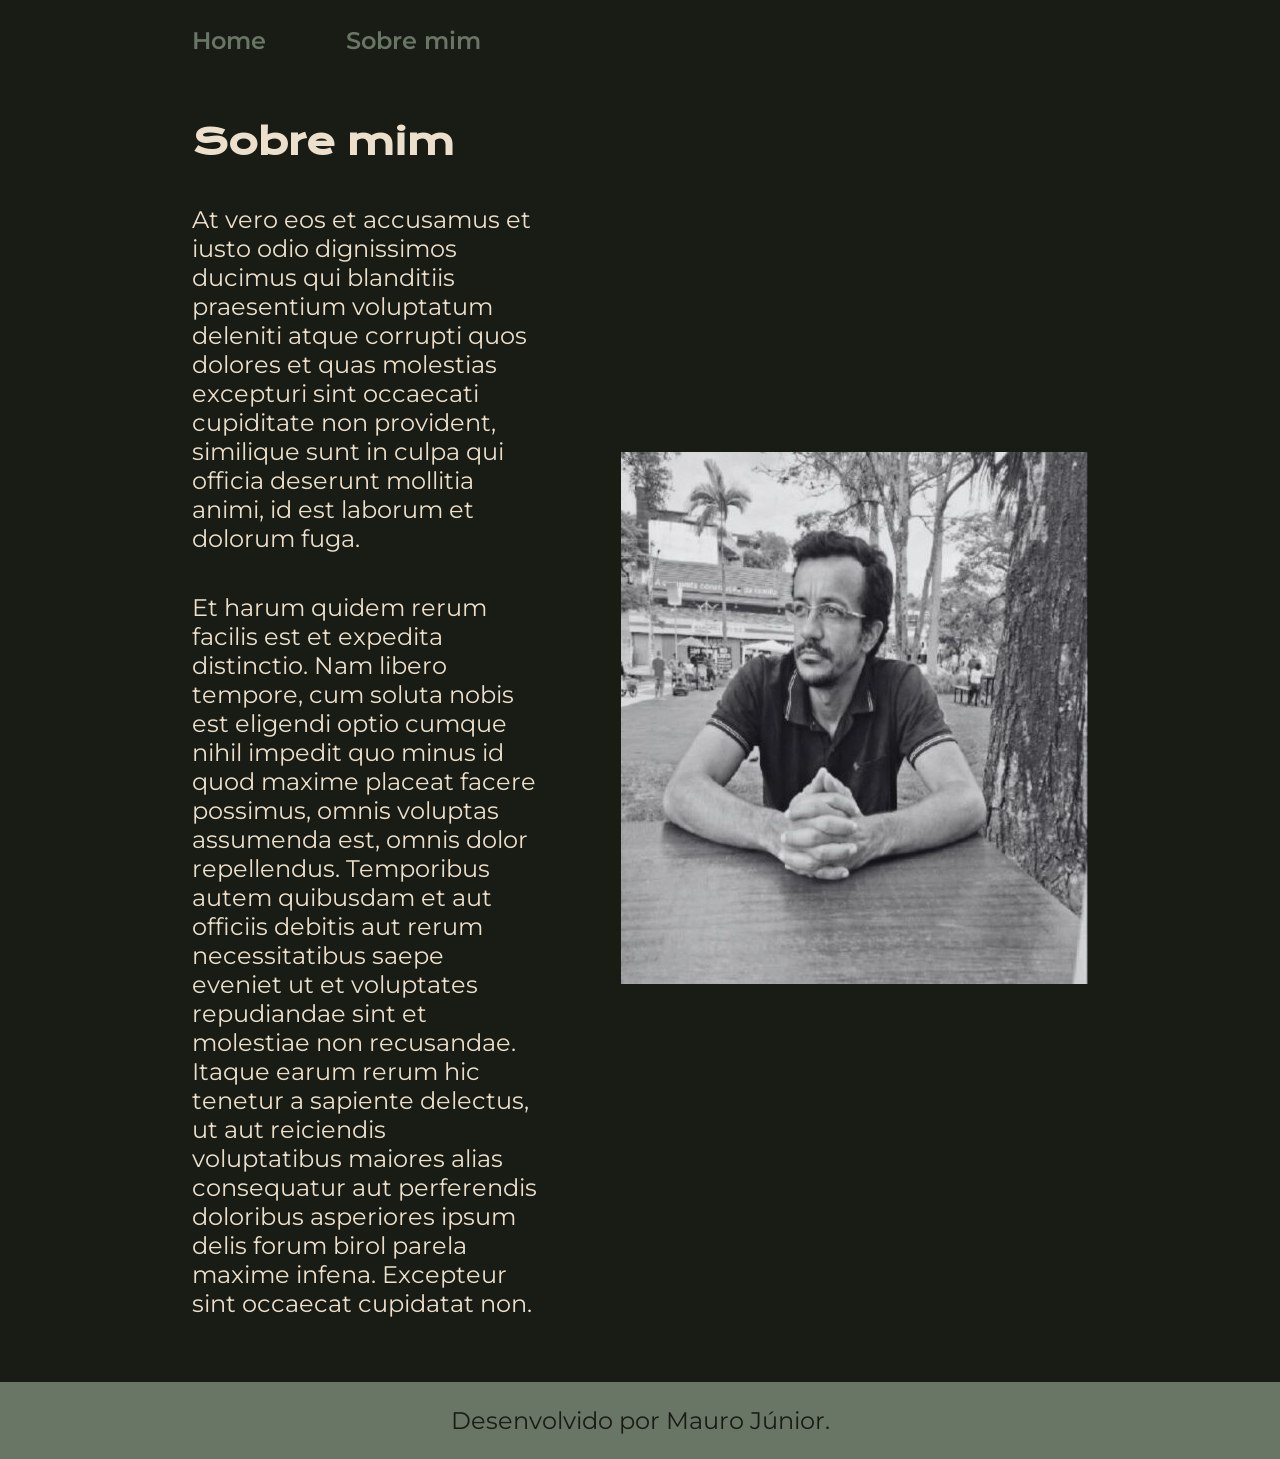
==== about.html @ 5bb56847 "Add files via upload" ====
<!DOCTYPE html>
<html lang="pt-br">

<head>
	<meta charset="UTF-8" />
	<meta name="viewport" content="width=device-width, initial-scale=1.0" />
	<title>Sobre mim</title>
	<link rel="stylesheet" href="./styles/style.css" />
</head>

<body>
	<header class="cabecalho">
		<nav class="cabecalho__menu">
			<a class="cabecalho__menu__link" href="index.html">Home</a>
			<a class="cabecalho__menu__link" href="about.html">Sobre mim</a>
		</nav>
	</header>
	<main class="apresentacao">
		<section class="apresentacao__conteudo">
			<h1 class="apresentacao__conteudo__titulo">Sobre mim</h1>
			<p class="apresentacao__conteudo__texto">
				At vero eos et accusamus et iusto odio dignissimos ducimus qui blanditiis praesentium
				voluptatum deleniti atque corrupti quos dolores et quas molestias excepturi sint occaecati
				cupiditate non provident, similique sunt in culpa qui officia deserunt mollitia animi, id
				est laborum et dolorum fuga.
			</p>
			<p class="apresentacao__conteudo__texto">
				Et harum quidem rerum facilis est et expedita distinctio. Nam libero tempore, cum soluta
				nobis est eligendi optio cumque nihil impedit quo minus id quod maxime placeat facere
				possimus, omnis voluptas assumenda est, omnis dolor repellendus. Temporibus autem
				quibusdam et aut officiis debitis aut rerum necessitatibus saepe eveniet ut et voluptates
				repudiandae sint et molestiae non recusandae. Itaque earum rerum hic tenetur a sapiente
				delectus, ut aut reiciendis voluptatibus maiores alias consequatur aut perferendis
				doloribus asperiores ipsum delis forum birol parela maxime infena. Excepteur sint occaecat
				cupidatat non.
			</p>
		</section>
		<img src="./assets/imagem.jpg" alt="Foto de Perfil de Mauro Júnior">
	</main>
	<footer class="rodape">
		<p>Desenvolvido por Mauro Júnior.</p>
	</footer>
</body>

</html>
---- styles/style.css ----
@import url("https://fonts.googleapis.com/css2?family=Krona+One&family=Montserrat:ital,wght@0,100..900;1,100..900&display=swap");
:root {
	--cor-primaria: #181C14;
	--cor-secundaria: #ECDFCC;
	--cor-terciaria: #697565;
	--cor-hover: #3C3D37;

	--fonte-primaria: 'Krona One', sans-serif;
	--fonte-secundaria: 'Montserrat', sans-serif;
}
* {
	margin: 0;
	padding: 0;
}

body {
	box-sizing: border-box;
	background-color: var(--cor-primaria);
	color: var(--cor-secundaria);
}

.cabecalho {
	padding: 2% 0 0 15%;
}

.cabecalho__menu {
	display: flex;
	gap: 80px;
}

.cabecalho__menu__link {
	font-family: var(--fonte-secundaria);
	font-size: 1.5rem;
	font-weight: 600;
	color: var(--cor-terciaria);
	text-decoration: none;
}



.apresentacao {
	padding: 5% 15%;
	display: flex;
	align-items: center;
	justify-content: space-between;
	gap: 82px;
}

.apresentacao__conteudo {
	width: 50%;
	display: flex;
	flex-direction: column;
	gap: 40px;
}

.apresentacao__conteudo__titulo {
	font-size: 2.25rem;
	font-family: var(--fonte-primaria);
}

.titulo-destaque {
	color: var(--cor-terciaria);
}

.apresentacao__conteudo__texto {
	font-size: 1.5rem;
	font-family: var(--fonte-secundaria);
}

.apresentacao__links {
	display: flex;
	flex-direction: column;
	justify-content: space-between;
	align-items: center;
	gap: 32px;
}

.apresentacao__links__subtitulo {
	font-family: var(--fonte-primaria);
	font-weight: 400;
	font-size: 1.5rem;
}

.apresentacao__links__navegacao {
	display: flex;
	align-items: center;
	justify-content: center;
	gap: 16px;
	width: 50%;
	text-align: center;
	border-radius: 8px;
	border:2px solid var(--cor-terciaria);
	padding: 21.5px 0;
	font-size: 1.5rem;
	text-decoration: none;
	color: #f6f6f6;
	font-family: var(--fonte-secundaria);
	font-weight: 600;
}

.apresentacao__links__link:hover {
	background-color: var(--cor-hover);
}

.apresentacao__imagem {
	width: 50%;
	border-radius: 8px;
}

.rodape {
	color: var(--cor-primaria);
	background-color: var(--cor-terciaria);
	padding: 24px;
	text-align: center;
	font-family: var(--fonte-secundaria);
	font-size: 1.5rem;
	font-weight: 400;
}

@media (max-width: 1200px) {
	.cabecalho {
		padding: 10%;
	}

	.cabecalho__menu {
		justify-content: center;
	}

	.apresentacao {
		flex-direction: column-reverse;
		padding: 5%
	}

	.apresentacao__conteudo {
		width: auto;
	}
	
}
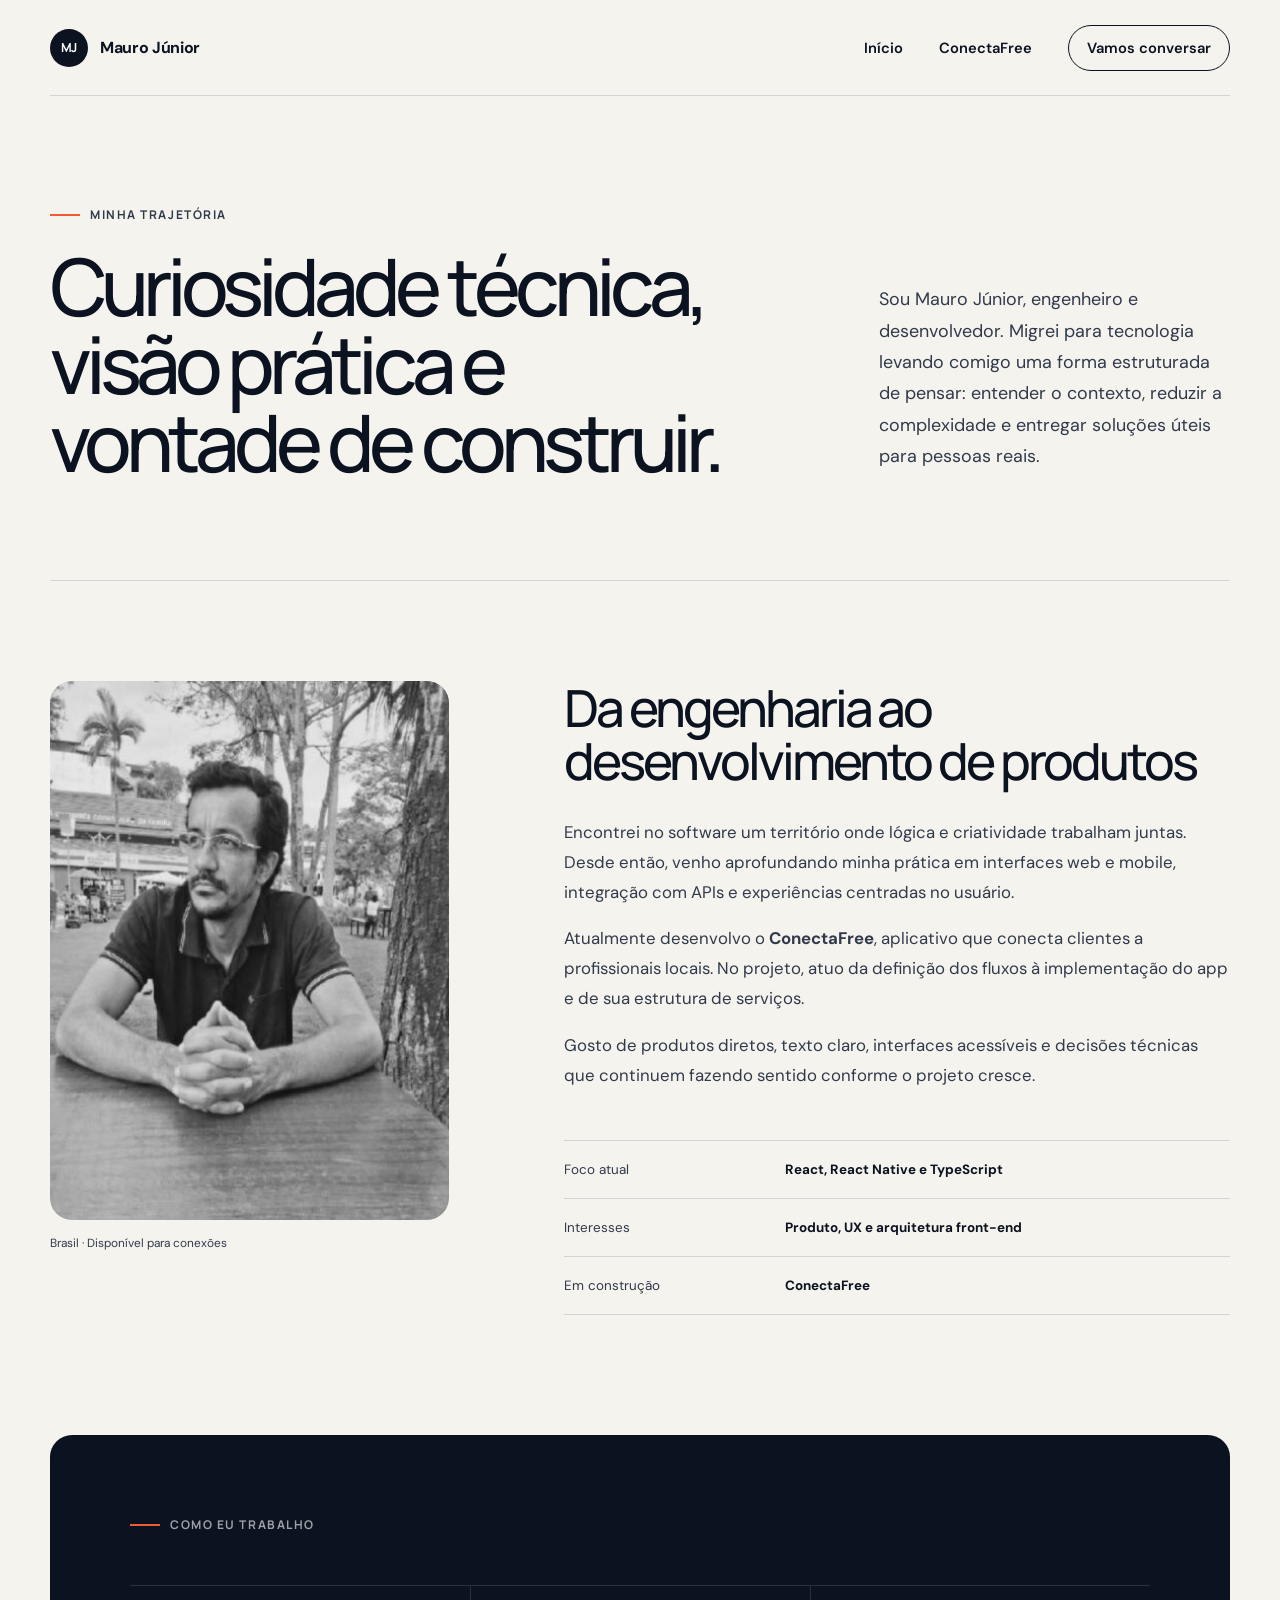
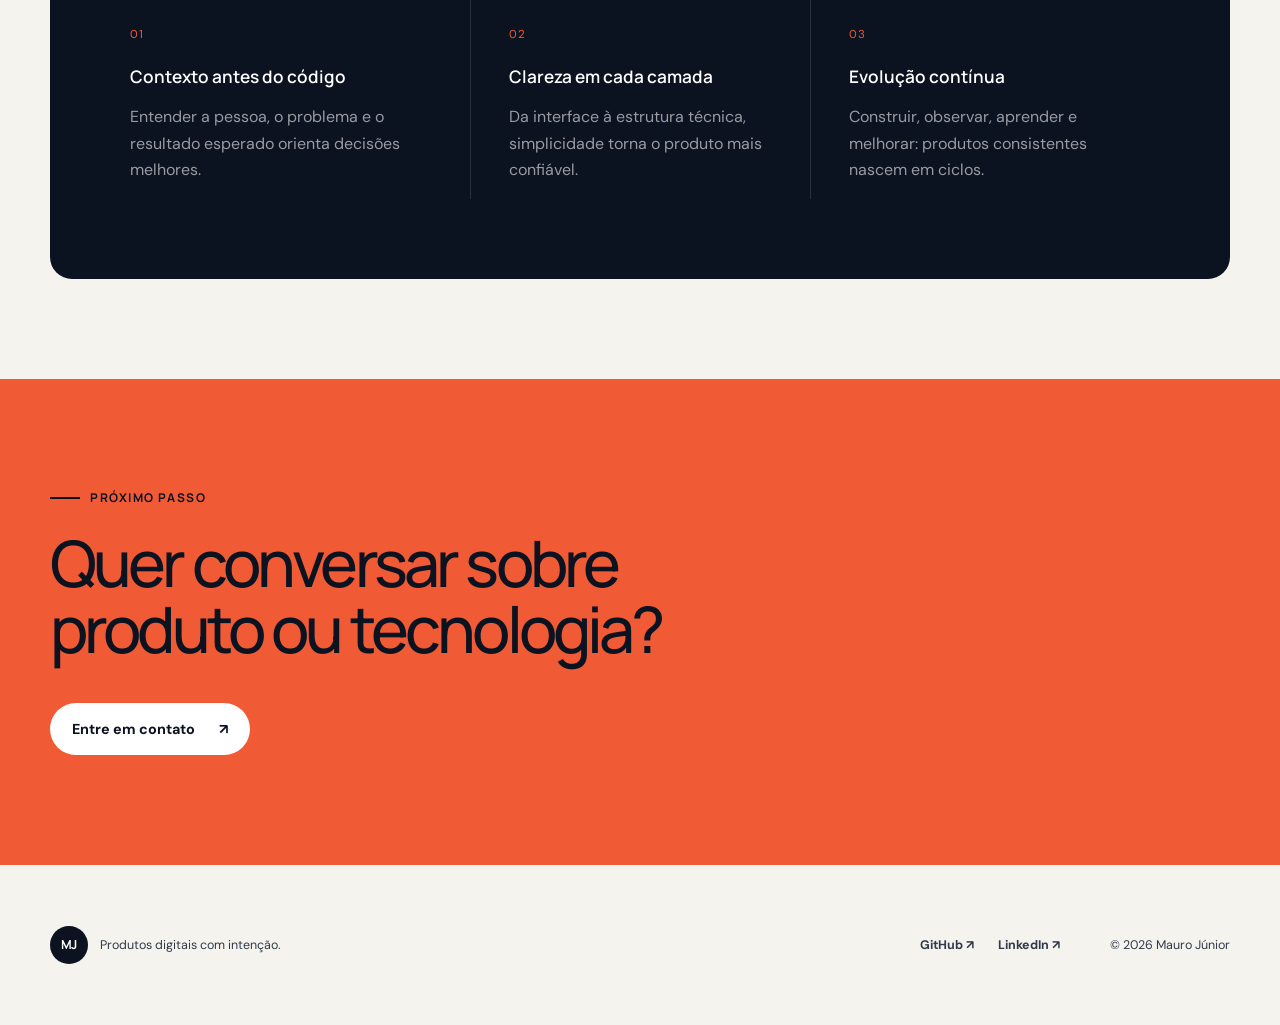
==== commit f198a2fa: "Refatora portfolio e destaca o ConectaFree" ====
--- a/about.html
+++ b/about.html
@@ -1,45 +1,71 @@
-<!DOCTYPE html>
-<html lang="pt-br">
-
-<head>
-	<meta charset="UTF-8" />
-	<meta name="viewport" content="width=device-width, initial-scale=1.0" />
-	<title>Sobre mim</title>
-	<link rel="stylesheet" href="./styles/style.css" />
-</head>
-
-<body>
-	<header class="cabecalho">
-		<nav class="cabecalho__menu">
-			<a class="cabecalho__menu__link" href="index.html">Home</a>
-			<a class="cabecalho__menu__link" href="about.html">Sobre mim</a>
-		</nav>
-	</header>
-	<main class="apresentacao">
-		<section class="apresentacao__conteudo">
-			<h1 class="apresentacao__conteudo__titulo">Sobre mim</h1>
-			<p class="apresentacao__conteudo__texto">
-				At vero eos et accusamus et iusto odio dignissimos ducimus qui blanditiis praesentium
-				voluptatum deleniti atque corrupti quos dolores et quas molestias excepturi sint occaecati
-				cupiditate non provident, similique sunt in culpa qui officia deserunt mollitia animi, id
-				est laborum et dolorum fuga.
-			</p>
-			<p class="apresentacao__conteudo__texto">
-				Et harum quidem rerum facilis est et expedita distinctio. Nam libero tempore, cum soluta
-				nobis est eligendi optio cumque nihil impedit quo minus id quod maxime placeat facere
-				possimus, omnis voluptas assumenda est, omnis dolor repellendus. Temporibus autem
-				quibusdam et aut officiis debitis aut rerum necessitatibus saepe eveniet ut et voluptates
-				repudiandae sint et molestiae non recusandae. Itaque earum rerum hic tenetur a sapiente
-				delectus, ut aut reiciendis voluptatibus maiores alias consequatur aut perferendis
-				doloribus asperiores ipsum delis forum birol parela maxime infena. Excepteur sint occaecat
-				cupidatat non.
-			</p>
-		</section>
-		<img src="./assets/imagem.jpg" alt="Foto de Perfil de Mauro Júnior">
-	</main>
-	<footer class="rodape">
-		<p>Desenvolvido por Mauro Júnior.</p>
-	</footer>
-</body>
-
-</html>+<!DOCTYPE html>
+<html lang="pt-BR">
+
+<head>
+    <meta charset="UTF-8">
+    <meta name="viewport" content="width=device-width, initial-scale=1.0">
+    <meta name="description" content="Conheça a trajetória de Mauro Júnior, engenheiro e desenvolvedor de produtos digitais.">
+    <meta name="theme-color" content="#0b1220">
+    <title>Sobre — Mauro Júnior</title>
+    <link rel="stylesheet" href="./styles/style.css">
+</head>
+
+<body>
+    <a class="skip-link" href="#conteudo">Pular para o conteúdo</a>
+    <header class="cabecalho">
+        <a class="marca" href="index.html" aria-label="Página inicial de Mauro Júnior"><span class="marca__simbolo">MJ</span><span>Mauro Júnior</span></a>
+        <nav class="cabecalho__menu cabecalho__menu--simples" aria-label="Navegação principal">
+            <a href="index.html">Início</a>
+            <a href="index.html#conectafree">ConectaFree</a>
+            <a class="menu__contato" href="https://www.linkedin.com/in/engmaurojunior/" target="_blank" rel="noreferrer">Vamos conversar</a>
+        </nav>
+    </header>
+
+    <main id="conteudo" class="pagina-sobre">
+        <section class="sobre-hero">
+            <div>
+                <p class="eyebrow"><span></span> Minha trajetória</p>
+                <h1>Curiosidade técnica, visão prática e vontade de construir.</h1>
+            </div>
+            <p>Sou Mauro Júnior, engenheiro e desenvolvedor. Migrei para tecnologia levando comigo uma forma estruturada de pensar: entender o contexto, reduzir a complexidade e entregar soluções úteis para pessoas reais.</p>
+        </section>
+
+        <section class="sobre-corpo">
+            <div class="sobre-foto"><img src="./assets/imagem.jpg" alt="Mauro Júnior em uma praça" width="467" height="539"><span>Brasil · Disponível para conexões</span></div>
+            <div class="sobre-copy">
+                <h2>Da engenharia ao desenvolvimento de produtos</h2>
+                <p>Encontrei no software um território onde lógica e criatividade trabalham juntas. Desde então, venho aprofundando minha prática em interfaces web e mobile, integração com APIs e experiências centradas no usuário.</p>
+                <p>Atualmente desenvolvo o <strong>ConectaFree</strong>, aplicativo que conecta clientes a profissionais locais. No projeto, atuo da definição dos fluxos à implementação do app e de sua estrutura de serviços.</p>
+                <p>Gosto de produtos diretos, texto claro, interfaces acessíveis e decisões técnicas que continuem fazendo sentido conforme o projeto cresce.</p>
+                <div class="sobre-lista">
+                    <div><span>Foco atual</span><strong>React, React Native e TypeScript</strong></div>
+                    <div><span>Interesses</span><strong>Produto, UX e arquitetura front-end</strong></div>
+                    <div><span>Em construção</span><strong>ConectaFree</strong></div>
+                </div>
+            </div>
+        </section>
+
+        <section class="principios">
+            <p class="eyebrow"><span></span> Como eu trabalho</p>
+            <div class="principios__grid">
+                <article><span>01</span><h3>Contexto antes do código</h3><p>Entender a pessoa, o problema e o resultado esperado orienta decisões melhores.</p></article>
+                <article><span>02</span><h3>Clareza em cada camada</h3><p>Da interface à estrutura técnica, simplicidade torna o produto mais confiável.</p></article>
+                <article><span>03</span><h3>Evolução contínua</h3><p>Construir, observar, aprender e melhorar: produtos consistentes nascem em ciclos.</p></article>
+            </div>
+        </section>
+
+        <section class="contato contato--sobre">
+            <p class="eyebrow"><span></span> Próximo passo</p>
+            <h2>Quer conversar sobre produto ou tecnologia?</h2>
+            <a class="botao botao--claro" href="https://www.linkedin.com/in/engmaurojunior/" target="_blank" rel="noreferrer">Entre em contato <span aria-hidden="true">↗</span></a>
+        </section>
+    </main>
+
+    <footer class="rodape">
+        <div><span class="marca__simbolo">MJ</span><p>Produtos digitais com intenção.</p></div>
+        <div class="rodape__links"><a href="https://github.com/Mauro-Fonseca" target="_blank" rel="noreferrer">GitHub ↗</a><a href="https://www.linkedin.com/in/engmaurojunior/" target="_blank" rel="noreferrer">LinkedIn ↗</a></div>
+        <p>© 2026 Mauro Júnior</p>
+    </footer>
+</body>
+
+</html>
--- a/styles/style.css
+++ b/styles/style.css
@@ -1,138 +1,198 @@
-@import url("https://fonts.googleapis.com/css2?family=Krona+One&family=Montserrat:ital,wght@0,100..900;1,100..900&display=swap");
-:root {
-	--cor-primaria: #181C14;
-	--cor-secundaria: #ECDFCC;
-	--cor-terciaria: #697565;
-	--cor-hover: #3C3D37;
-
-	--fonte-primaria: 'Krona One', sans-serif;
-	--fonte-secundaria: 'Montserrat', sans-serif;
-}
-* {
-	margin: 0;
-	padding: 0;
-}
-
-body {
-	box-sizing: border-box;
-	background-color: var(--cor-primaria);
-	color: var(--cor-secundaria);
-}
-
-.cabecalho {
-	padding: 2% 0 0 15%;
-}
-
-.cabecalho__menu {
-	display: flex;
-	gap: 80px;
-}
-
-.cabecalho__menu__link {
-	font-family: var(--fonte-secundaria);
-	font-size: 1.5rem;
-	font-weight: 600;
-	color: var(--cor-terciaria);
-	text-decoration: none;
-}
-
-
-
-.apresentacao {
-	padding: 5% 15%;
-	display: flex;
-	align-items: center;
-	justify-content: space-between;
-	gap: 82px;
-}
-
-.apresentacao__conteudo {
-	width: 50%;
-	display: flex;
-	flex-direction: column;
-	gap: 40px;
-}
-
-.apresentacao__conteudo__titulo {
-	font-size: 2.25rem;
-	font-family: var(--fonte-primaria);
-}
-
-.titulo-destaque {
-	color: var(--cor-terciaria);
-}
-
-.apresentacao__conteudo__texto {
-	font-size: 1.5rem;
-	font-family: var(--fonte-secundaria);
-}
-
-.apresentacao__links {
-	display: flex;
-	flex-direction: column;
-	justify-content: space-between;
-	align-items: center;
-	gap: 32px;
-}
-
-.apresentacao__links__subtitulo {
-	font-family: var(--fonte-primaria);
-	font-weight: 400;
-	font-size: 1.5rem;
-}
-
-.apresentacao__links__navegacao {
-	display: flex;
-	align-items: center;
-	justify-content: center;
-	gap: 16px;
-	width: 50%;
-	text-align: center;
-	border-radius: 8px;
-	border:2px solid var(--cor-terciaria);
-	padding: 21.5px 0;
-	font-size: 1.5rem;
-	text-decoration: none;
-	color: #f6f6f6;
-	font-family: var(--fonte-secundaria);
-	font-weight: 600;
-}
-
-.apresentacao__links__link:hover {
-	background-color: var(--cor-hover);
-}
-
-.apresentacao__imagem {
-	width: 50%;
-	border-radius: 8px;
-}
-
-.rodape {
-	color: var(--cor-primaria);
-	background-color: var(--cor-terciaria);
-	padding: 24px;
-	text-align: center;
-	font-family: var(--fonte-secundaria);
-	font-size: 1.5rem;
-	font-weight: 400;
-}
-
-@media (max-width: 1200px) {
-	.cabecalho {
-		padding: 10%;
-	}
-
-	.cabecalho__menu {
-		justify-content: center;
-	}
-
-	.apresentacao {
-		flex-direction: column-reverse;
-		padding: 5%
-	}
-
-	.apresentacao__conteudo {
-		width: auto;
-	}
-	
-}+@import url('https://fonts.googleapis.com/css2?family=DM+Sans:wght@400;500;600;700&family=Manrope:wght@400;500;600;700&display=swap');
+
+:root {
+    --ink: #0b1220;
+    --ink-soft: #303a4b;
+    --paper: #f5f3ee;
+    --paper-2: #ebe8e0;
+    --white: #ffffff;
+    --accent: #f05a35;
+    --accent-light: #ffb39f;
+    --blue: #496ddb;
+    --line: rgba(11, 18, 32, .14);
+    --radius: 22px;
+    --max: 1180px;
+}
+
+*, *::before, *::after { box-sizing: border-box; }
+html { scroll-behavior: smooth; }
+body { margin: 0; background: var(--paper); color: var(--ink); font-family: 'DM Sans', sans-serif; -webkit-font-smoothing: antialiased; }
+a { color: inherit; }
+img { display: block; max-width: 100%; }
+button { font: inherit; }
+::selection { background: var(--accent-light); color: var(--ink); }
+.sr-only { position: absolute; width: 1px; height: 1px; padding: 0; margin: -1px; overflow: hidden; clip: rect(0, 0, 0, 0); white-space: nowrap; border: 0; }
+.skip-link { position: fixed; left: 1rem; top: -5rem; z-index: 100; padding: .8rem 1rem; background: var(--white); border-radius: 8px; text-decoration: none; }
+.skip-link:focus { top: 1rem; }
+
+.cabecalho { width: min(calc(100% - 48px), var(--max)); height: 96px; margin: 0 auto; display: flex; align-items: center; justify-content: space-between; border-bottom: 1px solid var(--line); position: relative; z-index: 20; }
+.marca { display: inline-flex; align-items: center; gap: 12px; font-weight: 700; text-decoration: none; letter-spacing: -.02em; }
+.marca__simbolo { width: 38px; height: 38px; display: grid; place-items: center; background: var(--ink); color: var(--white); border-radius: 50%; font: 700 .78rem 'Manrope', sans-serif; letter-spacing: -.04em; }
+.cabecalho__menu { display: flex; align-items: center; gap: 36px; }
+.cabecalho__menu a { text-decoration: none; font-size: .92rem; font-weight: 600; transition: color .2s ease; }
+.cabecalho__menu a:not(.menu__contato):hover { color: var(--accent); }
+.menu__contato { padding: 12px 18px; border: 1px solid var(--ink); border-radius: 999px; transition: .2s ease; }
+.menu__contato:hover { background: var(--ink); color: var(--white); }
+.menu-toggle { display: none; border: 0; background: transparent; width: 42px; height: 42px; padding: 10px; }
+.menu-toggle > span:not(.sr-only) { display: block; height: 2px; background: var(--ink); margin: 6px 0; }
+
+.hero { width: min(calc(100% - 48px), var(--max)); min-height: 710px; margin: 0 auto; padding: 74px 0 92px; display: grid; grid-template-columns: 1.1fr .72fr; align-items: center; gap: clamp(50px, 8vw, 120px); }
+.eyebrow { margin: 0 0 24px; display: flex; align-items: center; gap: 10px; font: 700 .75rem 'Manrope', sans-serif; letter-spacing: .13em; text-transform: uppercase; color: var(--ink-soft); }
+.eyebrow span { width: 30px; height: 2px; background: var(--accent); }
+.hero h1, .sobre-hero h1 { margin: 0; font: 500 clamp(3.25rem, 6.2vw, 5.8rem)/.98 'Manrope', sans-serif; letter-spacing: -.075em; }
+.hero h1 em { color: var(--accent); font-style: normal; }
+.hero__texto { max-width: 610px; margin: 32px 0 0; font-size: 1.16rem; line-height: 1.72; color: var(--ink-soft); }
+.hero__acoes { display: flex; align-items: center; gap: 28px; margin-top: 38px; }
+.botao { display: inline-flex; align-items: center; justify-content: space-between; gap: 24px; min-height: 52px; padding: 0 22px; border-radius: 999px; font-weight: 700; font-size: .9rem; text-decoration: none; transition: transform .2s ease, background .2s ease; }
+.botao:hover { transform: translateY(-2px); }
+.botao--primario { background: var(--ink); color: var(--white); }
+.botao--primario:hover { background: var(--accent); }
+.botao--texto { padding-inline: 0; border-radius: 0; border-bottom: 1px solid var(--ink); }
+.botao--claro { background: var(--white); color: var(--ink); }
+.hero__stack { display: flex; flex-wrap: wrap; gap: 10px; list-style: none; padding: 0; margin: 48px 0 0; }
+.hero__stack li, .tag { padding: 8px 12px; border: 1px solid var(--line); border-radius: 999px; font: 600 .74rem 'Manrope', sans-serif; }
+.hero__visual { position: relative; isolation: isolate; }
+.hero__visual img { width: min(100%, 410px); margin-left: auto; aspect-ratio: 4 / 5; object-fit: cover; object-position: center 35%; filter: grayscale(1) contrast(1.04); border-radius: 190px 190px 20px 20px; position: relative; z-index: 2; }
+.hero__orb { position: absolute; width: 78%; aspect-ratio: 1; border: 1px solid rgba(240, 90, 53, .45); border-radius: 50%; left: -7%; top: 12%; z-index: 0; }
+.hero__orb::before { content: ''; position: absolute; inset: 16%; border-radius: 50%; background: var(--accent-light); opacity: .35; }
+.status-card { position: absolute; z-index: 3; left: -35px; bottom: 32px; display: flex; align-items: center; gap: 12px; padding: 14px 18px; background: rgba(255, 255, 255, .93); box-shadow: 0 18px 40px rgba(11, 18, 32, .18); border-radius: 14px; backdrop-filter: blur(10px); }
+.status-card__dot { width: 9px; height: 9px; background: #33a56f; border-radius: 50%; box-shadow: 0 0 0 5px rgba(51, 165, 111, .12); }
+.status-card > span:last-child { display: grid; font-size: .78rem; color: var(--ink-soft); }
+.status-card strong { color: var(--ink); font-size: .72rem; text-transform: uppercase; letter-spacing: .08em; }
+
+.produto { background: var(--ink); color: var(--white); padding: 112px max(24px, calc((100vw - var(--max)) / 2)); overflow: hidden; }
+.produto .eyebrow { color: rgba(255, 255, 255, .63); }
+.section-heading { display: grid; grid-template-columns: .6fr 1.1fr .85fr; gap: 40px; align-items: end; margin-bottom: 70px; }
+.section-heading .eyebrow { align-self: start; margin-top: 12px; }
+.section-heading h2, .sobre-resumo h2, .contato h2, .sobre-copy h2 { margin: 0; font: 500 clamp(2.8rem, 5vw, 4.8rem)/1.02 'Manrope', sans-serif; letter-spacing: -.06em; }
+.section-heading > p:last-child { margin: 0; color: rgba(255, 255, 255, .66); line-height: 1.7; }
+.produto__grid { display: grid; grid-template-columns: .88fr 1.12fr; min-height: 630px; border: 1px solid rgba(255, 255, 255, .13); border-radius: var(--radius); overflow: hidden; }
+.case-card { padding: clamp(32px, 5vw, 64px); display: flex; flex-direction: column; background: #111a2b; }
+.case-card__topo { display: flex; align-items: center; justify-content: space-between; }
+.app-brand { display: flex; align-items: center; gap: 12px; }
+.app-brand > span { width: 44px; height: 44px; display: grid; place-items: center; background: var(--blue); border-radius: 12px; font-weight: 800; font-size: .8rem; }
+.case-card .tag { border-color: rgba(255, 255, 255, .18); color: rgba(255, 255, 255, .65); }
+.case-card h3 { max-width: 440px; margin: 75px 0 20px; font: 500 clamp(2.3rem, 4vw, 3.8rem)/1.04 'Manrope', sans-serif; letter-spacing: -.055em; }
+.case-card > p { margin: 0; max-width: 520px; line-height: 1.7; color: rgba(255, 255, 255, .63); }
+.case-card__detalhes { margin: auto 0 36px; display: grid; grid-template-columns: 1fr 1fr; gap: 24px; padding-top: 50px; }
+.case-card__detalhes div { display: grid; gap: 7px; }
+.case-card__detalhes span { font-size: .72rem; color: rgba(255, 255, 255, .45); text-transform: uppercase; letter-spacing: .1em; }
+.case-card__detalhes strong { font-size: .88rem; }
+.case-link { width: fit-content; color: var(--accent-light); text-underline-offset: 6px; font-weight: 600; }
+.phone-stage { position: relative; display: grid; place-items: center; min-height: 630px; background: linear-gradient(145deg, #496ddb, #29439a); overflow: hidden; }
+.phone-stage::before, .phone-stage::after { content: ''; position: absolute; border: 1px solid rgba(255,255,255,.18); border-radius: 50%; }
+.phone-stage::before { width: 520px; height: 520px; }
+.phone-stage::after { width: 700px; height: 700px; }
+.phone { width: 270px; height: 550px; padding: 9px; border-radius: 39px; background: #070b13; box-shadow: 0 35px 80px rgba(0,0,0,.35); transform: rotate(3deg); position: relative; z-index: 2; }
+.phone__notch { position: absolute; width: 84px; height: 22px; left: 50%; top: 12px; transform: translateX(-50%); border-radius: 16px; background: #070b13; z-index: 3; }
+.phone__screen { height: 100%; border-radius: 31px; padding: 34px 18px 18px; background: #f7f8fb; color: var(--ink); overflow: hidden; }
+.phone__header { display: flex; justify-content: space-between; align-items: center; font-size: .7rem; color: #677083; }
+.avatar-mini { display: grid; place-items: center; width: 29px; height: 29px; border-radius: 50%; color: white; background: var(--accent); font-size: .58rem; font-weight: 800; }
+.phone__screen > p { margin: 13px 0 12px; font: 700 1.05rem/1.2 'Manrope', sans-serif; letter-spacing: -.03em; }
+.search { padding: 11px 12px; border: 1px solid #e6e8ee; border-radius: 10px; background: white; color: #9aa1ae; font-size: .63rem; }
+.phone__label { margin: 18px 0 10px; display: flex; justify-content: space-between; font-size: .58rem; }
+.phone__label span { color: var(--blue); }
+.categories { display: grid; grid-template-columns: repeat(3, 1fr); gap: 7px; }
+.categories > span { display: grid; place-items: center; gap: 5px; min-height: 70px; border-radius: 10px; background: #eef1fb; color: var(--blue); }
+.categories small { font-size: .52rem; color: var(--ink); }
+.pro-card { display: flex; align-items: center; gap: 10px; margin-top: 8px; padding: 10px; background: white; border-radius: 10px; box-shadow: 0 5px 12px rgba(11,18,32,.05); }
+.pro-avatar { width: 38px; height: 38px; flex: 0 0 38px; display: grid; place-items: center; background: #dce3fa; color: var(--blue); border-radius: 9px; font-weight: 800; font-size: .6rem; }
+.pro-avatar--alt { background: #fde4dc; color: var(--accent); }
+.pro-card > span:last-child { display: grid; gap: 2px; }
+.pro-card strong { font-size: .6rem; }
+.pro-card small { color: #8b93a2; font-size: .48rem; }
+.pro-card b { color: #e8a229; font-size: .5rem; }
+.floating-note { position: absolute; z-index: 4; padding: 12px 15px; border-radius: 10px; background: white; color: var(--ink); box-shadow: 0 12px 30px rgba(0,0,0,.22); font-size: .68rem; font-weight: 700; }
+.floating-note b { margin-left: 8px; color: var(--blue); }
+.floating-note--one { top: 145px; right: 7%; }
+.floating-note--two { bottom: 110px; left: 8%; }
+.produto__pilares, .principios__grid { display: grid; grid-template-columns: repeat(3, 1fr); gap: 0; margin-top: 62px; border-top: 1px solid rgba(255,255,255,.13); }
+.produto__pilares article, .principios article { padding: 36px 38px 0 0; }
+.produto__pilares article + article, .principios article + article { border-left: 1px solid rgba(255,255,255,.13); padding-left: 38px; }
+.produto__pilares span, .principios article > span { color: var(--accent); font-size: .72rem; letter-spacing: .1em; }
+.produto__pilares h3, .principios h3 { margin: 22px 0 12px; font: 600 1.08rem 'Manrope', sans-serif; }
+.produto__pilares p { margin: 0; color: rgba(255,255,255,.58); line-height: 1.65; font-size: .9rem; }
+
+.sobre-resumo { width: min(calc(100% - 48px), var(--max)); margin: 0 auto; padding: 130px 0; display: grid; grid-template-columns: 1fr 1fr; gap: 100px; border-bottom: 1px solid var(--line); }
+.sobre-resumo h2 { max-width: 540px; }
+.sobre-resumo__texto { padding-top: 40px; }
+.sobre-resumo__texto p { margin: 0 0 24px; color: var(--ink-soft); font-size: 1.1rem; line-height: 1.75; }
+.contato { padding: 110px max(24px, calc((100vw - var(--max)) / 2)); background: var(--accent); color: var(--ink); }
+.contato h2 { max-width: 760px; margin-bottom: 42px; }
+.contato .eyebrow { color: var(--ink); }
+.contato .eyebrow span { background: var(--ink); }
+.rodape { width: min(calc(100% - 48px), var(--max)); min-height: 160px; margin: 0 auto; display: grid; grid-template-columns: 1fr auto auto; align-items: center; gap: 50px; font-size: .78rem; color: var(--ink-soft); }
+.rodape > div:first-child { display: flex; align-items: center; gap: 12px; }
+.rodape__links { display: flex; gap: 24px; }
+.rodape__links a { font-weight: 700; text-decoration: none; }
+
+.pagina-sobre { width: min(calc(100% - 48px), var(--max)); margin: 0 auto; }
+.sobre-hero { padding: 110px 0 100px; display: grid; grid-template-columns: 1.35fr .65fr; gap: 100px; align-items: end; border-bottom: 1px solid var(--line); }
+.sobre-hero > p { margin: 0; padding-bottom: 8px; font-size: 1.12rem; line-height: 1.75; color: var(--ink-soft); }
+.sobre-corpo { padding: 100px 0 120px; display: grid; grid-template-columns: .75fr 1.25fr; gap: clamp(60px, 9vw, 130px); }
+.sobre-foto img { aspect-ratio: 4 / 5; object-fit: cover; filter: grayscale(1); border-radius: var(--radius); }
+.sobre-foto span { display: block; margin-top: 15px; font-size: .74rem; color: var(--ink-soft); }
+.sobre-copy h2 { font-size: clamp(2.3rem, 4vw, 3.8rem); margin-bottom: 32px; }
+.sobre-copy > p { color: var(--ink-soft); font-size: 1.05rem; line-height: 1.78; }
+.sobre-lista { margin-top: 50px; border-top: 1px solid var(--line); }
+.sobre-lista div { padding: 20px 0; border-bottom: 1px solid var(--line); display: grid; grid-template-columns: .45fr 1fr; gap: 20px; font-size: .84rem; }
+.sobre-lista span { color: var(--ink-soft); }
+.principios { margin-bottom: 100px; padding: 80px; background: var(--ink); color: var(--white); border-radius: var(--radius); }
+.principios .eyebrow { color: rgba(255,255,255,.6); }
+.principios__grid { margin-top: 50px; }
+.principios p { color: rgba(255,255,255,.58); line-height: 1.65; }
+.contato--sobre { width: 100vw; margin-left: calc((min(100vw - 48px, var(--max)) - 100vw) / 2); }
+
+@media (max-width: 900px) {
+    .cabecalho { height: 78px; }
+    .menu-toggle { display: block; }
+    .cabecalho__menu:not(.cabecalho__menu--simples) { display: none; position: absolute; top: 70px; left: 0; right: 0; padding: 24px; flex-direction: column; align-items: stretch; background: var(--white); border-radius: 16px; box-shadow: 0 15px 35px rgba(11,18,32,.13); }
+    .cabecalho__menu.is-open { display: flex; }
+    .cabecalho__menu--simples a:not(.menu__contato) { display: none; }
+    .hero { grid-template-columns: 1fr; padding-top: 60px; }
+    .hero__visual { width: min(80%, 430px); margin: 0 auto; }
+    .section-heading { grid-template-columns: 1fr; }
+    .section-heading .eyebrow { margin-bottom: 0; }
+    .produto__grid { grid-template-columns: 1fr; }
+    .case-card { min-height: 610px; }
+    .sobre-resumo, .sobre-hero, .sobre-corpo { grid-template-columns: 1fr; gap: 50px; }
+    .sobre-hero { padding-top: 80px; }
+    .sobre-corpo { grid-template-columns: minmax(250px, .75fr) 1fr; }
+    .produto__pilares, .principios__grid { grid-template-columns: 1fr; }
+    .produto__pilares article + article, .principios article + article { border-left: 0; border-top: 1px solid rgba(255,255,255,.13); padding-left: 0; margin-top: 32px; }
+    .principios { padding: 50px 35px; }
+    .rodape { grid-template-columns: 1fr; padding: 45px 0; gap: 24px; }
+}
+
+@media (max-width: 600px) {
+    .cabecalho, .hero, .sobre-resumo, .pagina-sobre, .rodape { width: min(calc(100% - 32px), var(--max)); }
+    .marca > span:last-child { display: none; }
+    .hero { padding: 48px 0 72px; }
+    .hero h1, .sobre-hero h1 { font-size: clamp(2.75rem, 13vw, 4.2rem); }
+    .hero__acoes { align-items: flex-start; flex-direction: column; gap: 20px; }
+    .hero__visual { width: 90%; }
+    .status-card { left: -10px; }
+    .produto { padding-top: 80px; padding-bottom: 80px; }
+    .section-heading { margin-bottom: 45px; gap: 22px; }
+    .case-card { min-height: 670px; }
+    .case-card h3 { margin-top: 54px; }
+    .case-card__detalhes { grid-template-columns: 1fr; }
+    .phone-stage { min-height: 610px; }
+    .phone { transform: scale(.9) rotate(3deg); }
+    .floating-note--one { right: -3px; }
+    .floating-note--two { left: -3px; }
+    .sobre-resumo { padding: 90px 0; gap: 28px; }
+    .sobre-resumo__texto { padding-top: 0; }
+    .contato { padding-top: 80px; padding-bottom: 80px; }
+    .sobre-hero { padding: 72px 0; }
+    .sobre-corpo { grid-template-columns: 1fr; padding: 70px 0 90px; }
+    .sobre-lista div { grid-template-columns: 1fr; gap: 7px; }
+    .principios { margin-bottom: 70px; padding: 42px 24px; }
+    .contato--sobre { margin-left: calc((100% - 100vw) / 2); }
+    .rodape__links { flex-wrap: wrap; }
+}
+
+@media (prefers-reduced-motion: reduce) {
+    html { scroll-behavior: auto; }
+    *, *::before, *::after { transition-duration: .01ms !important; }
+}
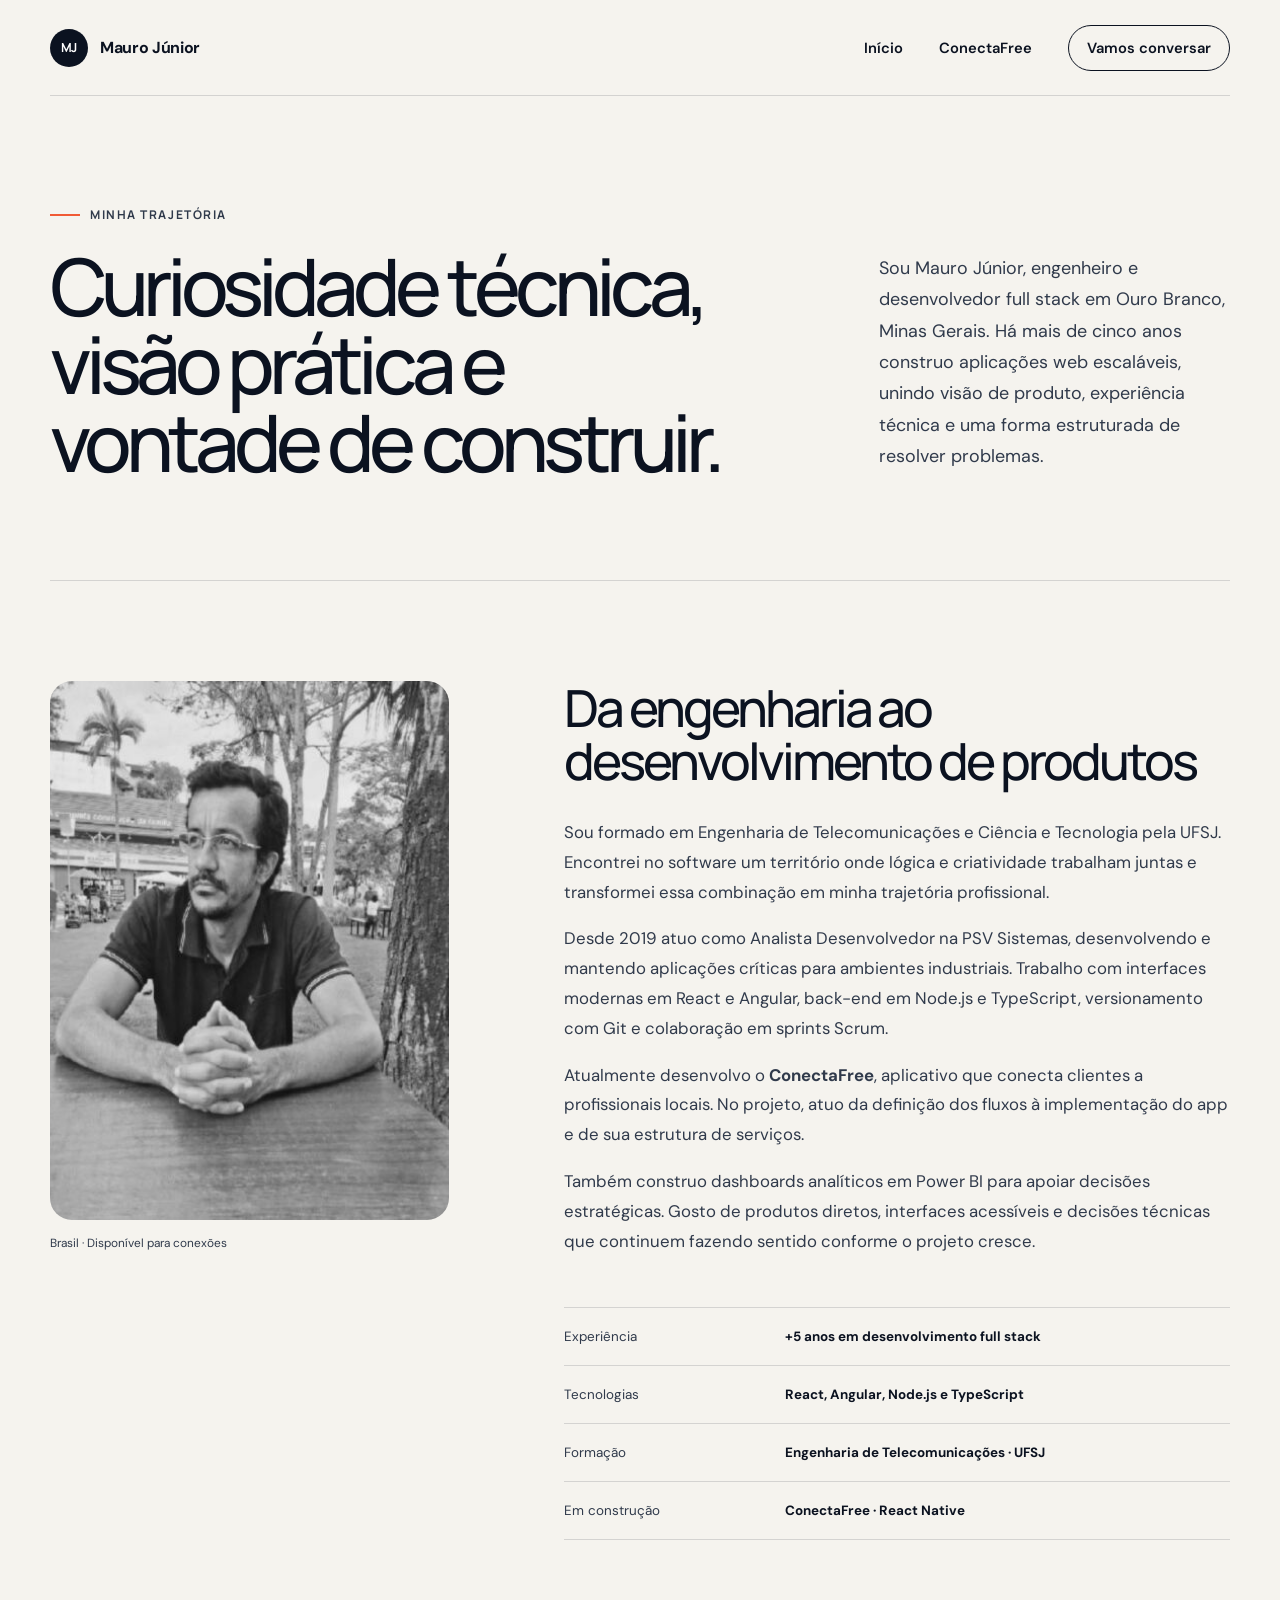
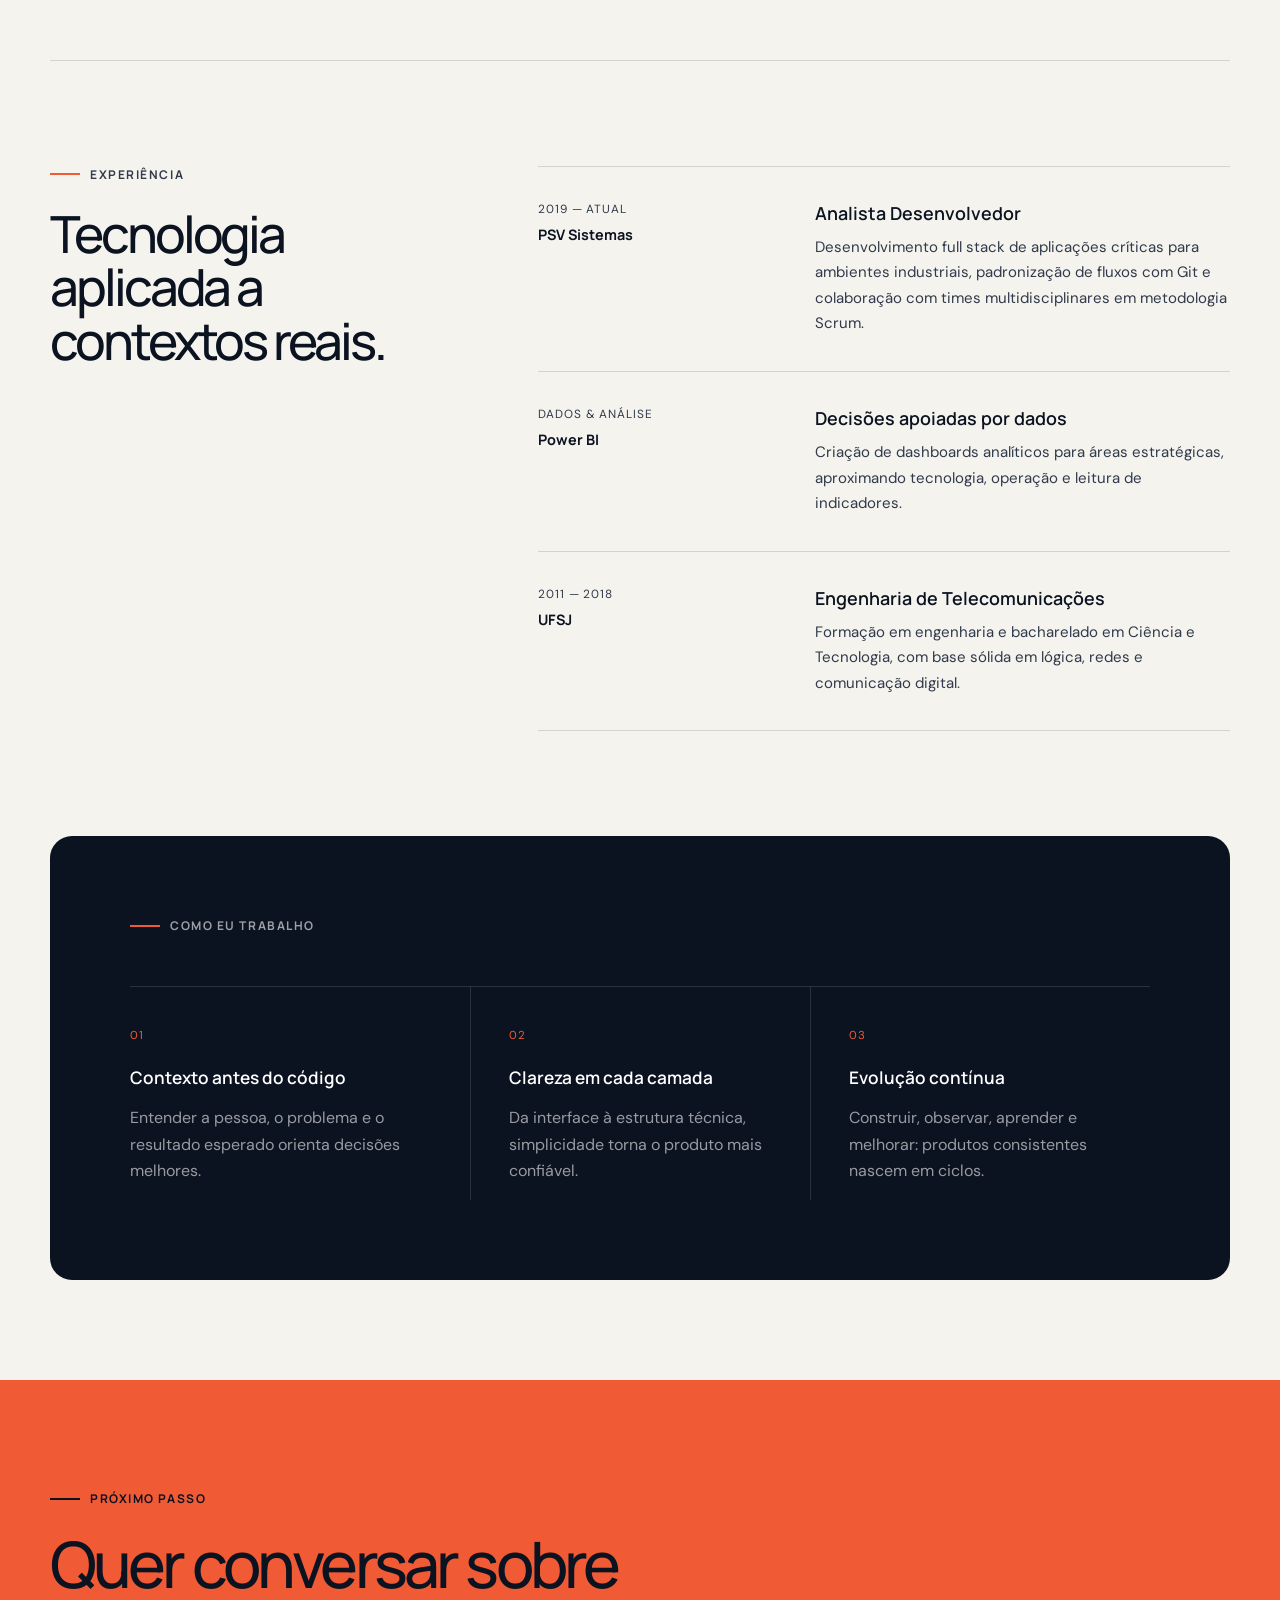
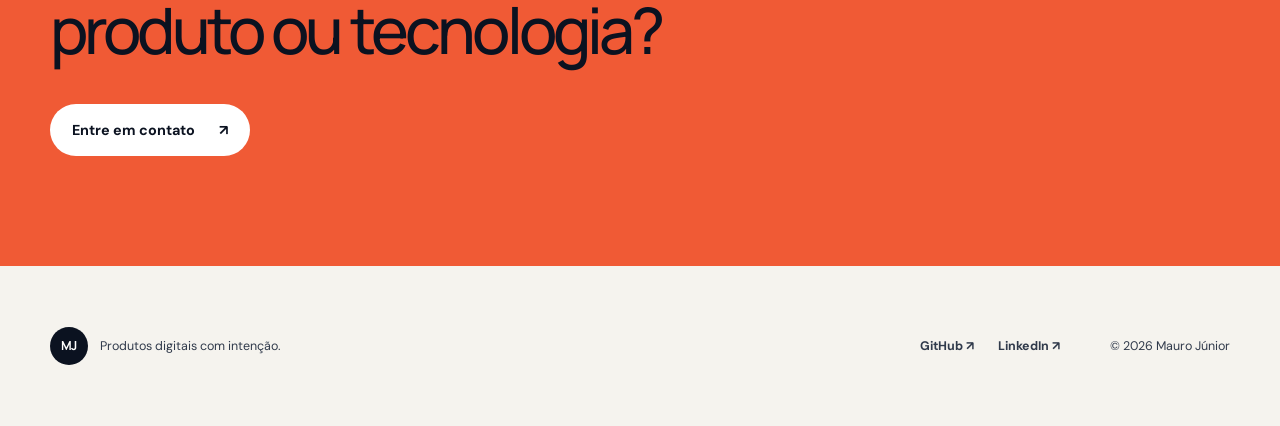
==== commit 34b635b2: "Alinha portfolio a experiencia profissional" ====
--- a/about.html
+++ b/about.html
@@ -4,7 +4,7 @@
 <head>
     <meta charset="UTF-8">
     <meta name="viewport" content="width=device-width, initial-scale=1.0">
-    <meta name="description" content="Conheça a trajetória de Mauro Júnior, engenheiro e desenvolvedor de produtos digitais.">
+    <meta name="description" content="Conheça a trajetória de Mauro Júnior, engenheiro e desenvolvedor full stack com mais de cinco anos de experiência.">
     <meta name="theme-color" content="#0b1220">
     <title>Sobre — Mauro Júnior</title>
     <link rel="stylesheet" href="./styles/style.css">
@@ -27,21 +27,44 @@
                 <p class="eyebrow"><span></span> Minha trajetória</p>
                 <h1>Curiosidade técnica, visão prática e vontade de construir.</h1>
             </div>
-            <p>Sou Mauro Júnior, engenheiro e desenvolvedor. Migrei para tecnologia levando comigo uma forma estruturada de pensar: entender o contexto, reduzir a complexidade e entregar soluções úteis para pessoas reais.</p>
+            <p>Sou Mauro Júnior, engenheiro e desenvolvedor full stack em Ouro Branco, Minas Gerais. Há mais de cinco anos construo aplicações web escaláveis, unindo visão de produto, experiência técnica e uma forma estruturada de resolver problemas.</p>
         </section>
 
         <section class="sobre-corpo">
             <div class="sobre-foto"><img src="./assets/imagem.jpg" alt="Mauro Júnior em uma praça" width="467" height="539"><span>Brasil · Disponível para conexões</span></div>
             <div class="sobre-copy">
                 <h2>Da engenharia ao desenvolvimento de produtos</h2>
-                <p>Encontrei no software um território onde lógica e criatividade trabalham juntas. Desde então, venho aprofundando minha prática em interfaces web e mobile, integração com APIs e experiências centradas no usuário.</p>
+                <p>Sou formado em Engenharia de Telecomunicações e Ciência e Tecnologia pela UFSJ. Encontrei no software um território onde lógica e criatividade trabalham juntas e transformei essa combinação em minha trajetória profissional.</p>
+                <p>Desde 2019 atuo como Analista Desenvolvedor na PSV Sistemas, desenvolvendo e mantendo aplicações críticas para ambientes industriais. Trabalho com interfaces modernas em React e Angular, back-end em Node.js e TypeScript, versionamento com Git e colaboração em sprints Scrum.</p>
                 <p>Atualmente desenvolvo o <strong>ConectaFree</strong>, aplicativo que conecta clientes a profissionais locais. No projeto, atuo da definição dos fluxos à implementação do app e de sua estrutura de serviços.</p>
-                <p>Gosto de produtos diretos, texto claro, interfaces acessíveis e decisões técnicas que continuem fazendo sentido conforme o projeto cresce.</p>
+                <p>Também construo dashboards analíticos em Power BI para apoiar decisões estratégicas. Gosto de produtos diretos, interfaces acessíveis e decisões técnicas que continuem fazendo sentido conforme o projeto cresce.</p>
                 <div class="sobre-lista">
-                    <div><span>Foco atual</span><strong>React, React Native e TypeScript</strong></div>
-                    <div><span>Interesses</span><strong>Produto, UX e arquitetura front-end</strong></div>
-                    <div><span>Em construção</span><strong>ConectaFree</strong></div>
+                    <div><span>Experiência</span><strong>+5 anos em desenvolvimento full stack</strong></div>
+                    <div><span>Tecnologias</span><strong>React, Angular, Node.js e TypeScript</strong></div>
+                    <div><span>Formação</span><strong>Engenharia de Telecomunicações · UFSJ</strong></div>
+                    <div><span>Em construção</span><strong>ConectaFree · React Native</strong></div>
                 </div>
+            </div>
+        </section>
+
+        <section class="trajetoria" aria-labelledby="titulo-trajetoria">
+            <div class="trajetoria__intro">
+                <p class="eyebrow"><span></span> Experiência</p>
+                <h2 id="titulo-trajetoria">Tecnologia aplicada a contextos reais.</h2>
+            </div>
+            <div class="trajetoria__conteudo">
+                <article class="trajetoria__item">
+                    <div><span>2019 — atual</span><strong>PSV Sistemas</strong></div>
+                    <div><h3>Analista Desenvolvedor</h3><p>Desenvolvimento full stack de aplicações críticas para ambientes industriais, padronização de fluxos com Git e colaboração com times multidisciplinares em metodologia Scrum.</p></div>
+                </article>
+                <article class="trajetoria__item">
+                    <div><span>Dados &amp; análise</span><strong>Power BI</strong></div>
+                    <div><h3>Decisões apoiadas por dados</h3><p>Criação de dashboards analíticos para áreas estratégicas, aproximando tecnologia, operação e leitura de indicadores.</p></div>
+                </article>
+                <article class="trajetoria__item">
+                    <div><span>2011 — 2018</span><strong>UFSJ</strong></div>
+                    <div><h3>Engenharia de Telecomunicações</h3><p>Formação em engenharia e bacharelado em Ciência e Tecnologia, com base sólida em lógica, redes e comunicação digital.</p></div>
+                </article>
             </div>
         </section>
 
--- a/styles/style.css
+++ b/styles/style.css
@@ -78,7 +78,6 @@
 .case-card__detalhes div { display: grid; gap: 7px; }
 .case-card__detalhes span { font-size: .72rem; color: rgba(255, 255, 255, .45); text-transform: uppercase; letter-spacing: .1em; }
 .case-card__detalhes strong { font-size: .88rem; }
-.case-link { width: fit-content; color: var(--accent-light); text-underline-offset: 6px; font-weight: 600; }
 .phone-stage { position: relative; display: grid; place-items: center; min-height: 630px; background: linear-gradient(145deg, #496ddb, #29439a); overflow: hidden; }
 .phone-stage::before, .phone-stage::after { content: ''; position: absolute; border: 1px solid rgba(255,255,255,.18); border-radius: 50%; }
 .phone-stage::before { width: 520px; height: 520px; }
@@ -137,6 +136,16 @@
 .sobre-lista { margin-top: 50px; border-top: 1px solid var(--line); }
 .sobre-lista div { padding: 20px 0; border-bottom: 1px solid var(--line); display: grid; grid-template-columns: .45fr 1fr; gap: 20px; font-size: .84rem; }
 .sobre-lista span { color: var(--ink-soft); }
+.trajetoria { padding: 105px 0; display: grid; grid-template-columns: .7fr 1.3fr; gap: clamp(60px, 9vw, 130px); border-top: 1px solid var(--line); }
+.trajetoria__intro { position: sticky; top: 40px; align-self: start; }
+.trajetoria__intro h2 { margin: 0; max-width: 430px; font: 500 clamp(2.3rem, 4vw, 3.8rem)/1.05 'Manrope', sans-serif; letter-spacing: -.06em; }
+.trajetoria__conteudo { border-top: 1px solid var(--line); }
+.trajetoria__item { display: grid; grid-template-columns: .58fr 1fr; gap: 36px; padding: 34px 0; border-bottom: 1px solid var(--line); }
+.trajetoria__item > div:first-child { display: grid; align-content: start; gap: 8px; }
+.trajetoria__item span { color: var(--ink-soft); font-size: .74rem; text-transform: uppercase; letter-spacing: .08em; }
+.trajetoria__item strong { font: 700 .9rem 'Manrope', sans-serif; }
+.trajetoria__item h3 { margin: 0 0 10px; font: 600 1.12rem 'Manrope', sans-serif; }
+.trajetoria__item p { margin: 0; color: var(--ink-soft); line-height: 1.7; font-size: .94rem; }
 .principios { margin-bottom: 100px; padding: 80px; background: var(--ink); color: var(--white); border-radius: var(--radius); }
 .principios .eyebrow { color: rgba(255,255,255,.6); }
 .principios__grid { margin-top: 50px; }
@@ -155,9 +164,10 @@
     .section-heading .eyebrow { margin-bottom: 0; }
     .produto__grid { grid-template-columns: 1fr; }
     .case-card { min-height: 610px; }
-    .sobre-resumo, .sobre-hero, .sobre-corpo { grid-template-columns: 1fr; gap: 50px; }
+    .sobre-resumo, .sobre-hero, .sobre-corpo, .trajetoria { grid-template-columns: 1fr; gap: 50px; }
     .sobre-hero { padding-top: 80px; }
     .sobre-corpo { grid-template-columns: minmax(250px, .75fr) 1fr; }
+    .trajetoria__intro { position: static; }
     .produto__pilares, .principios__grid { grid-template-columns: 1fr; }
     .produto__pilares article + article, .principios article + article { border-left: 0; border-top: 1px solid rgba(255,255,255,.13); padding-left: 0; margin-top: 32px; }
     .principios { padding: 50px 35px; }
@@ -186,6 +196,8 @@
     .contato { padding-top: 80px; padding-bottom: 80px; }
     .sobre-hero { padding: 72px 0; }
     .sobre-corpo { grid-template-columns: 1fr; padding: 70px 0 90px; }
+    .trajetoria { padding: 75px 0; }
+    .trajetoria__item { grid-template-columns: 1fr; gap: 18px; }
     .sobre-lista div { grid-template-columns: 1fr; gap: 7px; }
     .principios { margin-bottom: 70px; padding: 42px 24px; }
     .contato--sobre { margin-left: calc((100% - 100vw) / 2); }
